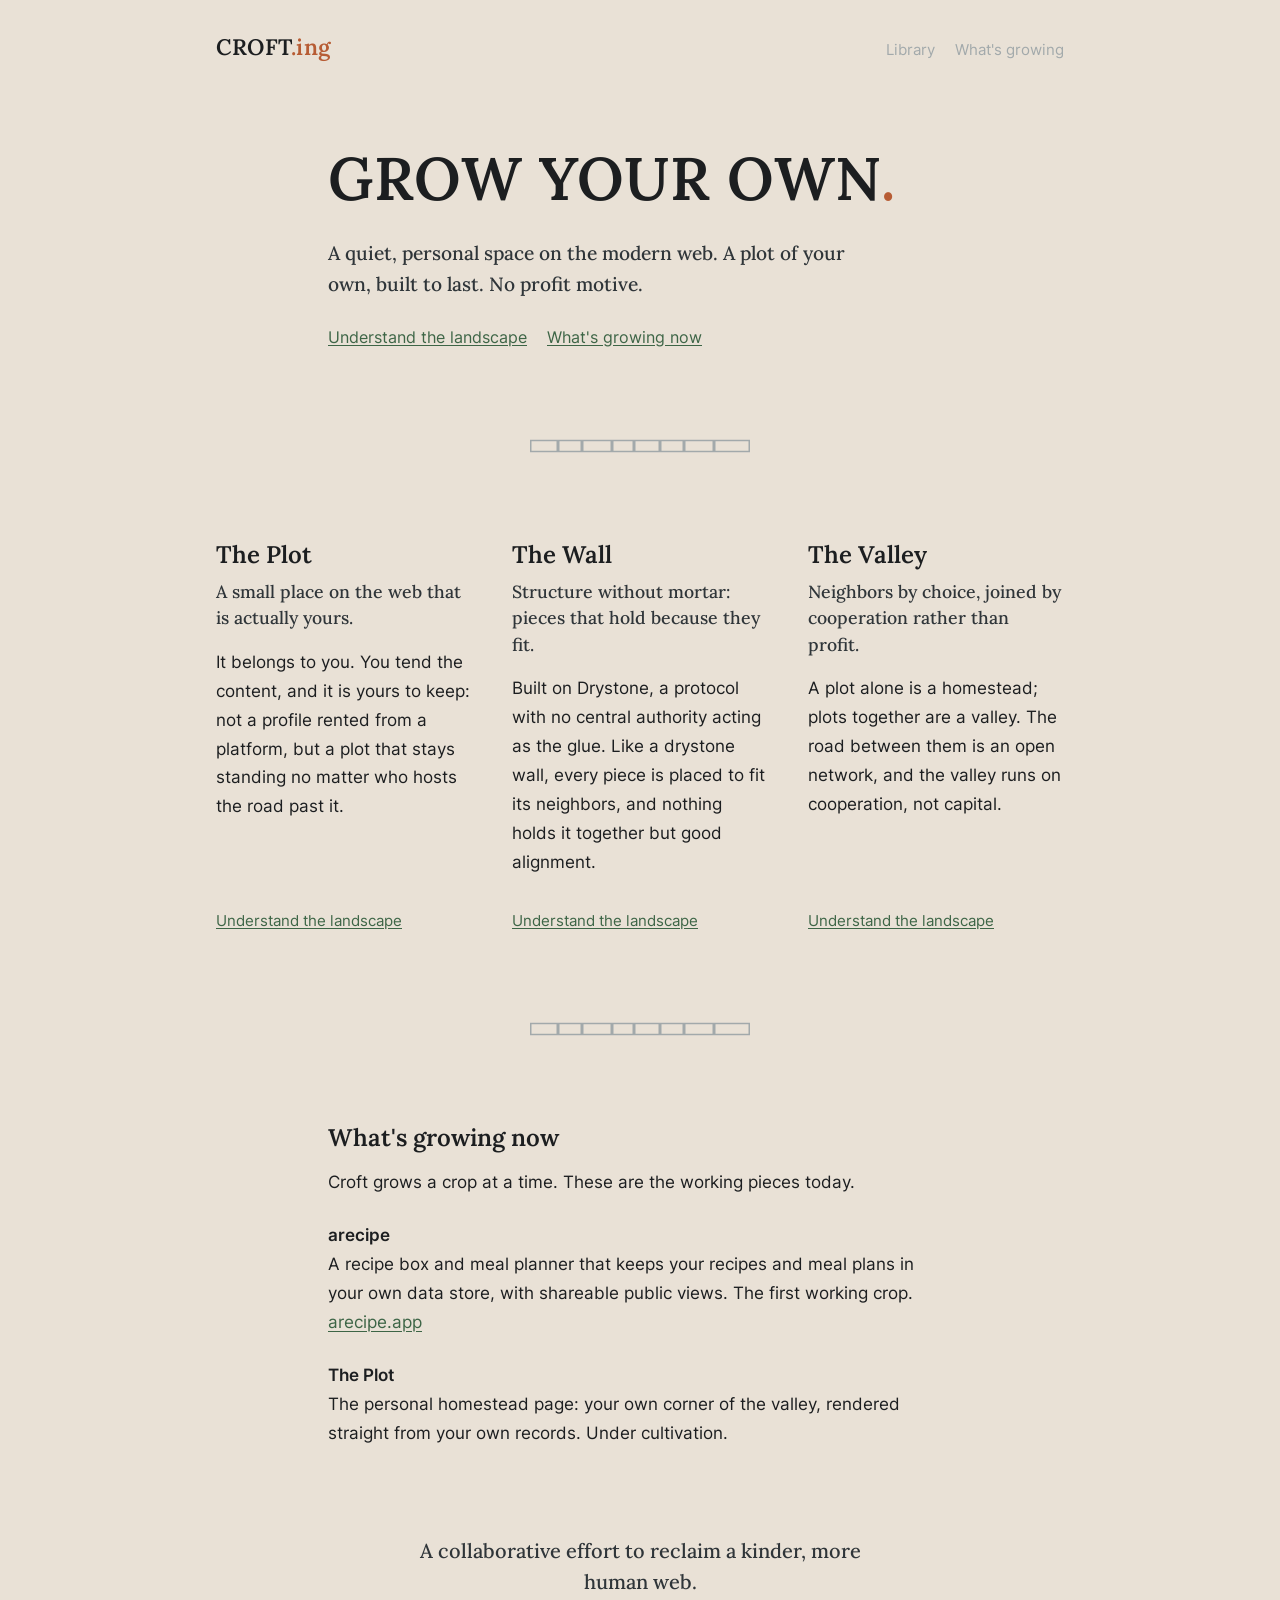
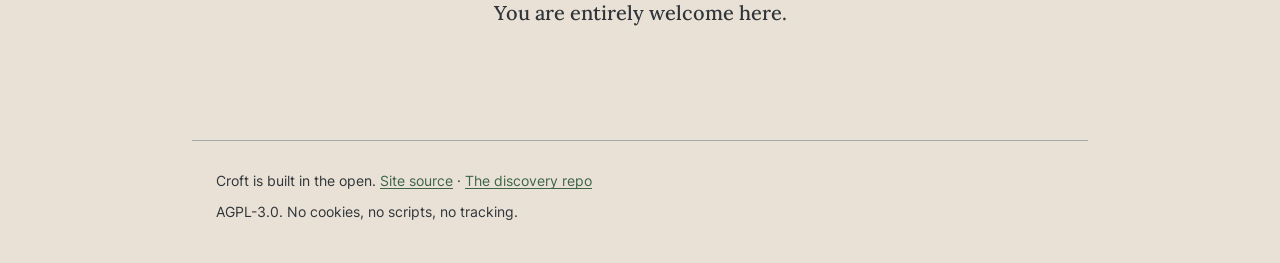
==== index.html @ 5d5212f5 "RUN-01: initial croft.ing landing page Static, dependency-free site: plain HTML + one CSS file, no J" ====
<!DOCTYPE html>
<html lang="en">
<head>
  <meta charset="utf-8">
  <meta name="viewport" content="width=device-width, initial-scale=1">
  <title>croft.ing — Grow your own.</title>
  <meta name="description" content="A quiet, personal space on the modern web. A plot of your own, built to last. No profit motive.">
  <link rel="icon" href="assets/favicon.svg" type="image/svg+xml">
  <link rel="stylesheet" href="styles.css">
</head>
<body>
  <header class="site-header">
    <a class="wordmark" href="/"><span class="wm-croft">CROFT</span><span class="wm-ing">.ing</span></a>
    <nav class="site-nav" aria-label="Primary">
      <a href="library.html">Library</a>
      <a href="index.html#growing">What's growing</a>
    </nav>
  </header>

  <main>
    <section class="section hero wrap">
      <h1>GROW YOUR OWN<span class="accent">.</span></h1>
      <p class="lede">A quiet, personal space on the modern web. A plot of your own, built to last. No profit motive.</p>
      <div class="hero-links">
        <a href="plot.html">Understand the landscape</a>
        <a href="#growing">What's growing now</a>
      </div>
    </section>

    <div class="course" role="separator" aria-hidden="true"></div>

    <section class="section wrap wrap--wide" aria-label="The three pillars">
      <div class="pillars">
        <article class="pillar">
          <h2>The Plot</h2>
          <p class="lede">A small place on the web that is actually yours.</p>
          <p>It belongs to you. You tend the content, and it is yours to keep: not a profile rented from a platform, but a plot that stays standing no matter who hosts the road past it.</p>
          <p class="more"><a href="plot.html">Understand the landscape</a></p>
        </article>

        <article class="pillar">
          <h2>The Wall</h2>
          <p class="lede">Structure without mortar: pieces that hold because they fit.</p>
          <p>Built on Drystone, a protocol with no central authority acting as the glue. Like a drystone wall, every piece is placed to fit its neighbors, and nothing holds it together but good alignment.</p>
          <p class="more"><a href="wall.html">Understand the landscape</a></p>
        </article>

        <article class="pillar">
          <h2>The Valley</h2>
          <p class="lede">Neighbors by choice, joined by cooperation rather than profit.</p>
          <p>A plot alone is a homestead; plots together are a valley. The road between them is an open network, and the valley runs on cooperation, not capital.</p>
          <p class="more"><a href="valley.html">Understand the landscape</a></p>
        </article>
      </div>
    </section>

    <div class="course" role="separator" aria-hidden="true"></div>

    <section class="section wrap" id="growing">
      <h2>What's growing now</h2>
      <p>Croft grows a crop at a time. These are the working pieces today.</p>
      <ul class="growing-list">
        <li>
          <span class="term">arecipe</span>
          <p>A recipe box and meal planner that keeps your recipes and meal plans in your own data store, with shareable public views. The first working crop. <a href="https://arecipe.app">arecipe.app</a></p>
        </li>
        <li>
          <span class="term">The Plot</span>
          <p>The personal homestead page: your own corner of the valley, rendered straight from your own records. Under cultivation.</p>
        </li>
      </ul>
    </section>

    <blockquote class="closing wrap">
      <p>A collaborative effort to reclaim a kinder, more human web.<br>
      You are entirely welcome here.</p>
    </blockquote>
  </main>

  <footer class="site-footer">
    <p>Croft is built in the open. <a href="https://github.com/CroftCommunity/crofting_site">Site source</a> · <a href="https://github.com/CroftCommunity/discovery">The discovery repo</a></p>
    <p>AGPL-3.0. No cookies, no scripts, no tracking.</p>
  </footer>
</body>
</html>
---- styles.css ----
/* croft.ing — plain HTML + one CSS file. No JS, no external requests.
   Type and palette sources of record: the discovery repo's
   beta/socialization/visual-identity-and-the-progressive-depth-website.md */

/* ---- Self-hosted type (subset latin, weights as listed) ---- */
@font-face {
  font-family: "Lora";
  font-style: normal;
  font-weight: 500;
  font-display: swap;
  src: url("assets/fonts/lora-latin-500-normal.woff2") format("woff2");
}
@font-face {
  font-family: "Lora";
  font-style: normal;
  font-weight: 600;
  font-display: swap;
  src: url("assets/fonts/lora-latin-600-normal.woff2") format("woff2");
}
@font-face {
  font-family: "Inter";
  font-style: normal;
  font-weight: 400;
  font-display: swap;
  src: url("assets/fonts/inter-latin-400-normal.woff2") format("woff2");
}
@font-face {
  font-family: "Inter";
  font-style: normal;
  font-weight: 600;
  font-display: swap;
  src: url("assets/fonts/inter-latin-600-normal.woff2") format("woff2");
}

/* ---- The tectonic palette ---- */
:root {
  --schist:   #2F3539;  /* Deep Schist: structure, dark blocks */
  --granite:  #A2A9AB;  /* Light Granite: rules, subtle text */
  --ruddy:    #B75C34;  /* Ruddy Orange: primary action, heading accents */
  --moss:     #3D6546;  /* Dark Moss: links, growth, active states */
  --ink:      #1C1E20;  /* Iron Ore Black: primary text */
  --canvas:   #E9E1D6;  /* Oatmeal Canvas: page background */

  --serif: "Lora", Georgia, "Times New Roman", serif;
  --sans:  "Inter", system-ui, -apple-system, "Segoe UI", sans-serif;

  --measure: 42rem;
  --measure-wide: 56rem;
  --section-gap: clamp(3rem, 8vw, 5.5rem);
}

/* ---- Base ---- */
*,
*::before,
*::after { box-sizing: border-box; }

html { -webkit-text-size-adjust: 100%; }

body {
  margin: 0;
  background: var(--canvas);
  color: var(--ink);
  font-family: var(--sans);
  font-size: 1.0625rem;
  line-height: 1.7;
  font-weight: 400;
  text-rendering: optimizeLegibility;
  -webkit-font-smoothing: antialiased;
}

/* Centered single column */
.wrap {
  width: 100%;
  max-width: var(--measure);
  margin-inline: auto;
  padding-inline: 1.5rem;
}
.wrap--wide { max-width: var(--measure-wide); }

p { margin: 0 0 1.2rem; }
p:last-child { margin-bottom: 0; }

/* ---- Headings ---- */
h1, h2, h3 {
  font-family: var(--serif);
  color: var(--ink);
  line-height: 1.2;
  font-weight: 600;
  margin: 0 0 1rem;
}
h1 {
  font-weight: 600;
  font-size: clamp(2.5rem, 8vw, 3.75rem);
  letter-spacing: 0.01em;
  margin-bottom: 1.5rem;
}
h2 {
  font-size: 1.5rem;
  font-weight: 600;
}
h3 {
  font-size: 1.2rem;
  font-weight: 500;
}
.accent { color: var(--ruddy); }

/* ---- Links ---- */
a {
  color: var(--moss);
  text-decoration: underline;
  text-underline-offset: 0.15em;
  transition: color 0.15s ease;
}
a:hover,
a:focus { color: #2c4a33; } /* deepened moss */

/* ---- The one button style ---- */
.button {
  display: inline-block;
  background: var(--ruddy);
  color: var(--canvas);
  font-family: var(--sans);
  font-weight: 600;
  text-decoration: none;
  padding: 0.55rem 1.1rem;
  border: none;
  border-radius: 3px;
  box-shadow: none;
  background-image: none;
}
.button:hover,
.button:focus { color: var(--canvas); background: #a4502d; }

/* ---- Header ---- */
.site-header {
  display: flex;
  flex-wrap: wrap;
  align-items: baseline;
  justify-content: space-between;
  gap: 1rem;
  width: 100%;
  max-width: var(--measure-wide);
  margin-inline: auto;
  padding: 1.75rem 1.5rem 1.25rem;
}
.wordmark {
  font-family: var(--serif);
  font-weight: 600;
  font-size: 1.4rem;
  text-decoration: none;
  letter-spacing: 0.01em;
}
.wordmark:hover,
.wordmark:focus { color: inherit; }
.wm-croft { color: var(--ink); }
.wm-ing { color: var(--ruddy); }

.site-nav {
  display: flex;
  gap: 1.25rem;
  font-size: 0.95rem;
}
.site-nav a {
  color: var(--granite);
  text-decoration: none;
}
.site-nav a:hover,
.site-nav a:focus {
  color: var(--moss);
  text-decoration: underline;
  text-underline-offset: 0.15em;
}

/* ---- Main / sections ---- */
main { padding-block: 1.5rem 4rem; }

.section { margin-block: var(--section-gap); }
.section:first-of-type { margin-top: 2rem; }

/* ---- Drystone course divider (defined once, reused) ---- */
.course {
  height: 14px;
  margin: var(--section-gap) auto;
  background-repeat: no-repeat;
  background-position: center;
  background-image: url("data:image/svg+xml,%3Csvg xmlns='http://www.w3.org/2000/svg' width='220' height='14' viewBox='0 0 220 14' fill='none' stroke='%23A2A9AB' stroke-width='1.5'%3E%3Crect x='0.75' y='1.5' width='26.5' height='11'/%3E%3Crect x='28.75' y='1.5' width='22.5' height='11'/%3E%3Crect x='52.75' y='1.5' width='28.5' height='11'/%3E%3Crect x='82.75' y='1.5' width='20.5' height='11'/%3E%3Crect x='104.75' y='1.5' width='24.5' height='11'/%3E%3Crect x='130.75' y='1.5' width='22.5' height='11'/%3E%3Crect x='154.75' y='1.5' width='28.5' height='11'/%3E%3Crect x='184.75' y='1.5' width='34.5' height='11'/%3E%3C/svg%3E");
}

/* ---- Hero ---- */
.hero .lede {
  font-size: 1.2rem;
  line-height: 1.6;
  max-width: 34rem;
}
.hero-links {
  margin-top: 1.5rem;
  display: flex;
  flex-wrap: wrap;
  gap: 1.25rem;
  font-size: 1rem;
}

/* ---- Lede (Signpost lines) ---- */
.lede {
  font-family: var(--serif);
  font-weight: 500;
  font-size: 1.25rem;
  line-height: 1.5;
  color: var(--schist);
  margin: 0 0 1rem;
}

/* ---- Pillar cards (landing) ---- */
.pillars {
  display: grid;
  grid-template-columns: 1fr;
  gap: 2rem;
}
.pillar {
  display: flex;
  flex-direction: column;
}
.pillar h2 { margin-bottom: 0.6rem; }
.pillar .lede { font-size: 1.1rem; }
.pillar .more { margin-top: auto; padding-top: 0.75rem; font-size: 0.95rem; }

@media (min-width: 48rem) {
  .pillars {
    grid-template-columns: repeat(3, 1fr);
    gap: 2.5rem;
  }
}

/* ---- Growing list ---- */
.growing-list {
  list-style: none;
  margin: 1.5rem 0 0;
  padding: 0;
}
.growing-list > li { margin-bottom: 1.5rem; }
.growing-list .term {
  font-weight: 600;
  color: var(--ink);
}

/* ---- Closing blockquote ---- */
.closing {
  text-align: center;
  font-family: var(--serif);
  font-weight: 500;
  font-size: 1.25rem;
  line-height: 1.55;
  color: var(--schist);
  border: none;
  margin: var(--section-gap) auto 0;
  max-width: 32rem;
}
.closing p { margin: 0; }

/* ---- Pillar / depth-tier pages ---- */
.tier { margin-block: var(--section-gap); }
.tier-label {
  display: block;
  font-family: var(--sans);
  font-size: 0.75rem;
  font-weight: 600;
  letter-spacing: 0.12em;
  text-transform: uppercase;
  font-variant: small-caps;
  color: var(--granite);
  margin: 0 0 0.9rem;
}
.tier .surface,
.tier .soil { font-size: 1.0625rem; }
.bedrock-links {
  list-style: none;
  margin: 1rem 0 0;
  padding: 0;
}
.bedrock-links > li { margin-bottom: 0.5rem; }

/* ---- Plain link lists (library) ---- */
.link-list {
  list-style: none;
  margin: 1.5rem 0 0;
  padding: 0;
}
.link-list > li { margin-bottom: 0.9rem; }
.link-list .term { font-weight: 600; }

/* ---- Footer ---- */
.site-footer {
  border-top: 1px solid var(--granite);
  margin-top: 3rem;
  padding: 1.75rem 1.5rem 2.5rem;
  font-size: 0.875rem;
  color: var(--schist);
  max-width: var(--measure-wide);
  margin-inline: auto;
}
.site-footer p { margin: 0 0 0.4rem; }
.site-footer p:last-child { margin-bottom: 0; }

/* ---- Reduced motion: drop the only transition we use ---- */
@media (prefers-reduced-motion: reduce) {
  a { transition: none; }
}
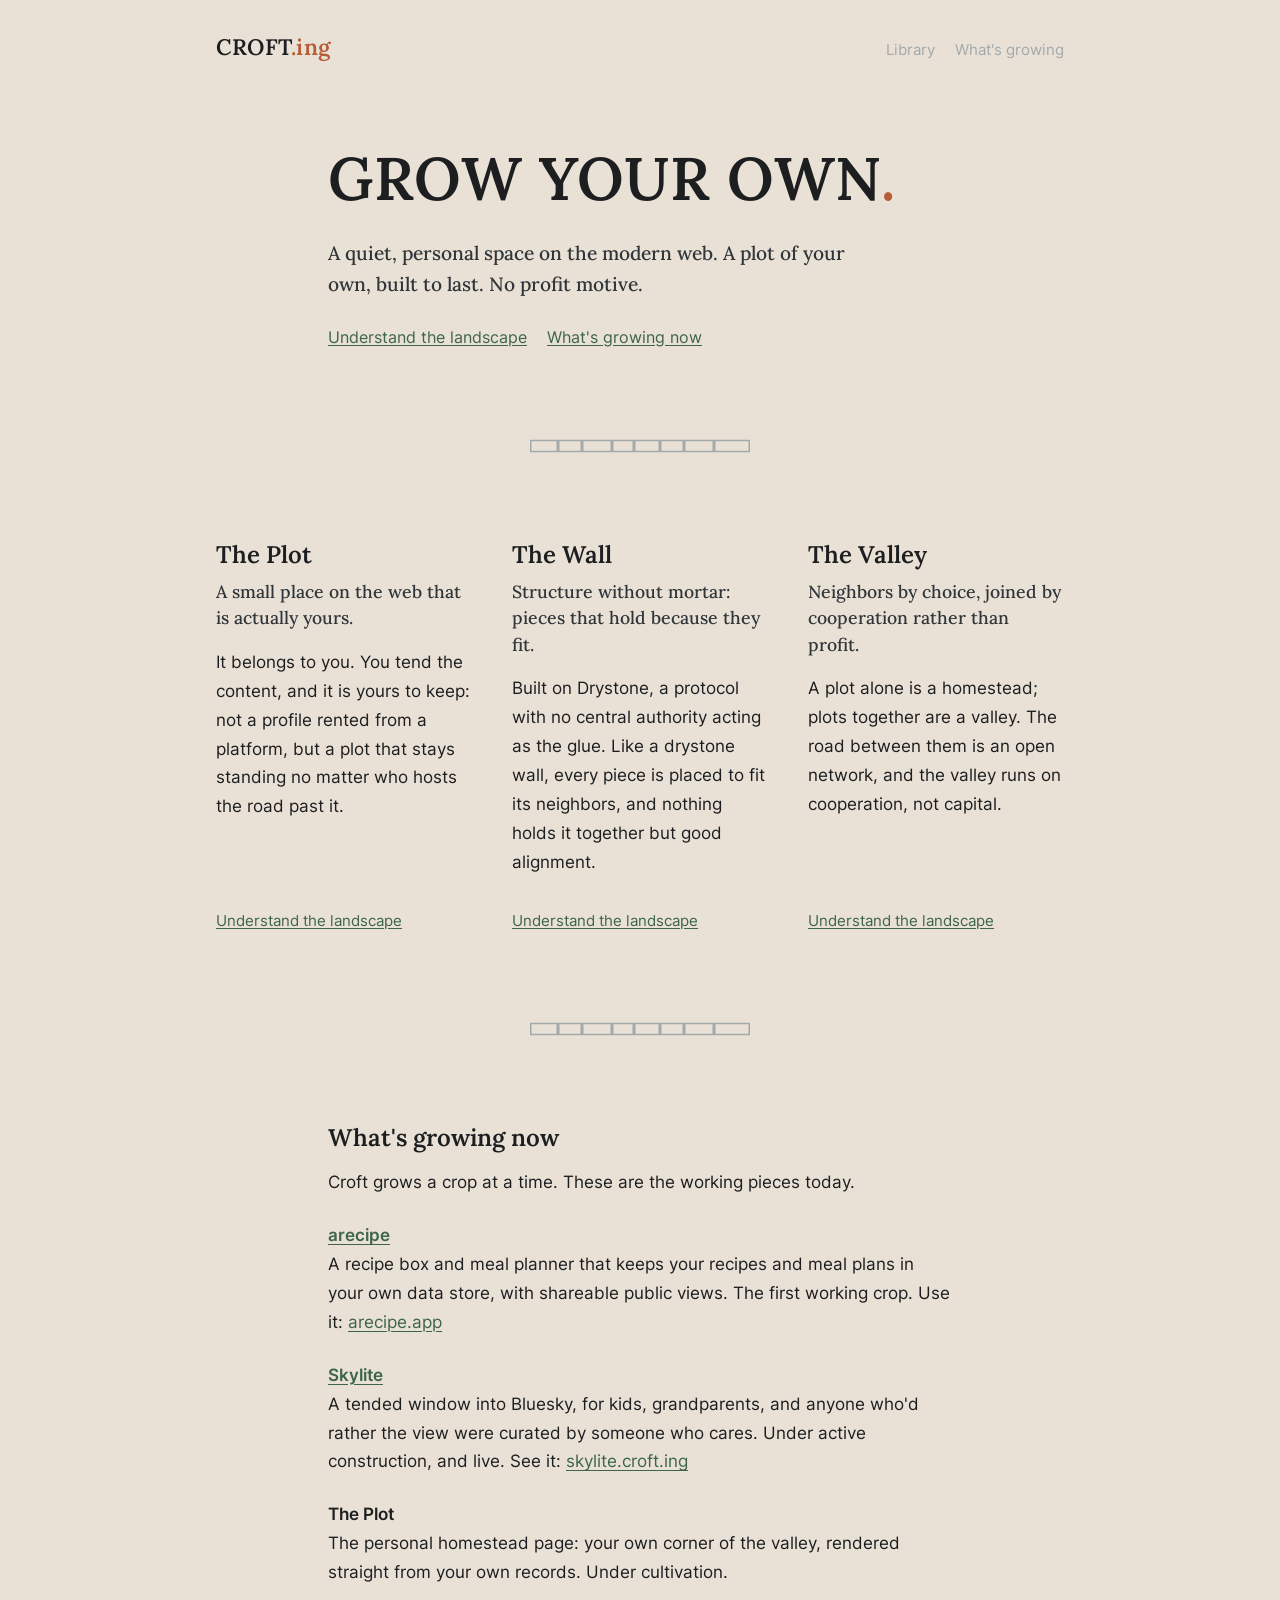
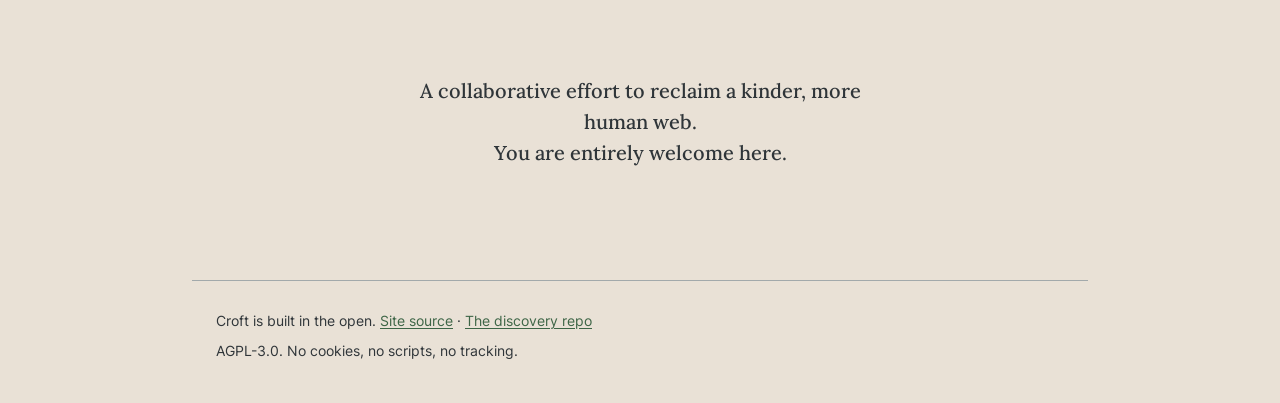
==== commit 628f6c9c: "RUN-02: arecipe and Skylite guide pages + site checks harness Add depth-tiered guide pages for the t" ====
--- a/index.html
+++ b/index.html
@@ -61,8 +61,12 @@
       <p>Croft grows a crop at a time. These are the working pieces today.</p>
       <ul class="growing-list">
         <li>
-          <span class="term">arecipe</span>
-          <p>A recipe box and meal planner that keeps your recipes and meal plans in your own data store, with shareable public views. The first working crop. <a href="https://arecipe.app">arecipe.app</a></p>
+          <span class="term"><a href="/arecipe/">arecipe</a></span>
+          <p>A recipe box and meal planner that keeps your recipes and meal plans in your own data store, with shareable public views. The first working crop. Use it: <a href="https://arecipe.app">arecipe.app</a></p>
+        </li>
+        <li>
+          <span class="term"><a href="/skylite/">Skylite</a></span>
+          <p>A tended window into Bluesky, for kids, grandparents, and anyone who'd rather the view were curated by someone who cares. Under active construction, and live. See it: <a href="https://skylite.croft.ing">skylite.croft.ing</a></p>
         </li>
         <li>
           <span class="term">The Plot</span>
--- a/styles.css
+++ b/styles.css
@@ -278,6 +278,16 @@
   padding: 0;
 }
 .bedrock-links > li { margin-bottom: 0.5rem; }
+.bedrock-links a { overflow-wrap: anywhere; }
+
+/* ---- Colophon (guide-page footnote line) ---- */
+.colophon {
+  text-align: right;
+  font-style: italic;
+  font-size: 0.85rem;
+  color: var(--granite);
+  margin-top: var(--section-gap);
+}
 
 /* ---- Plain link lists (library) ---- */
 .link-list {
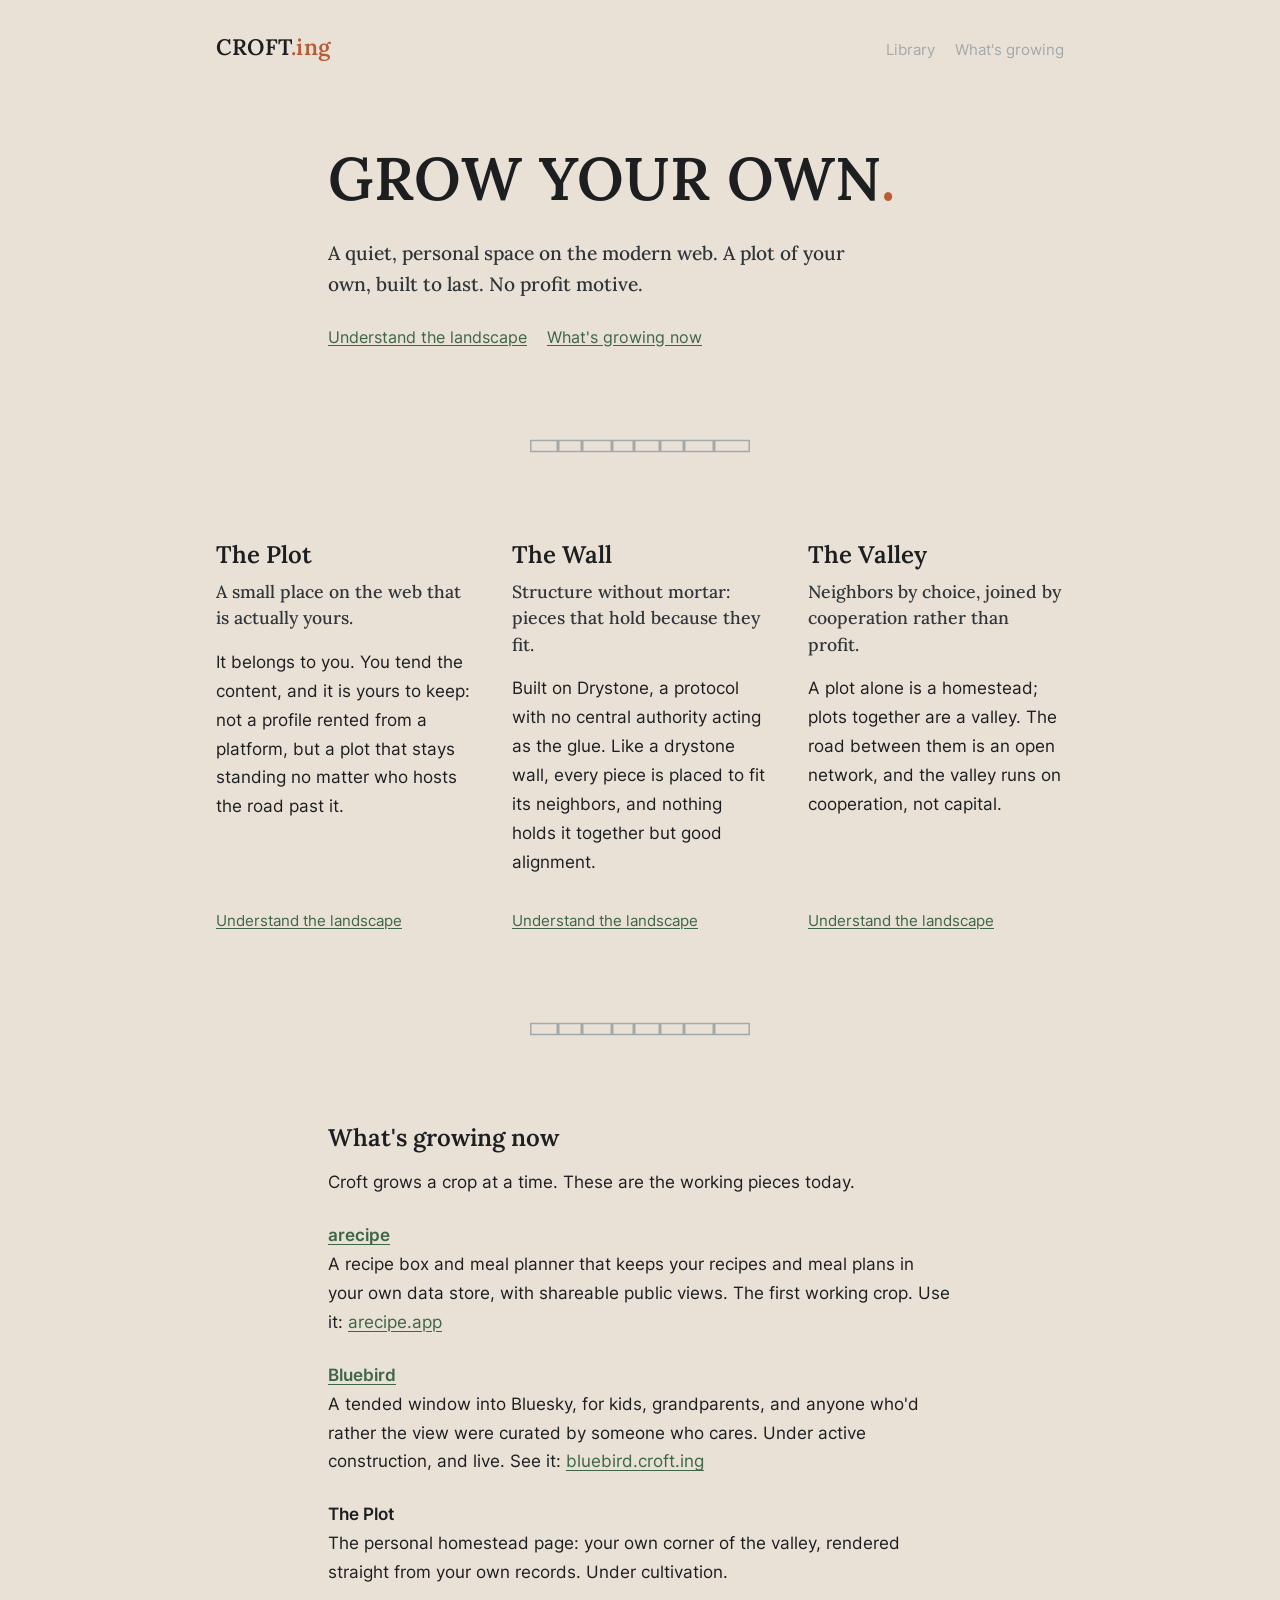
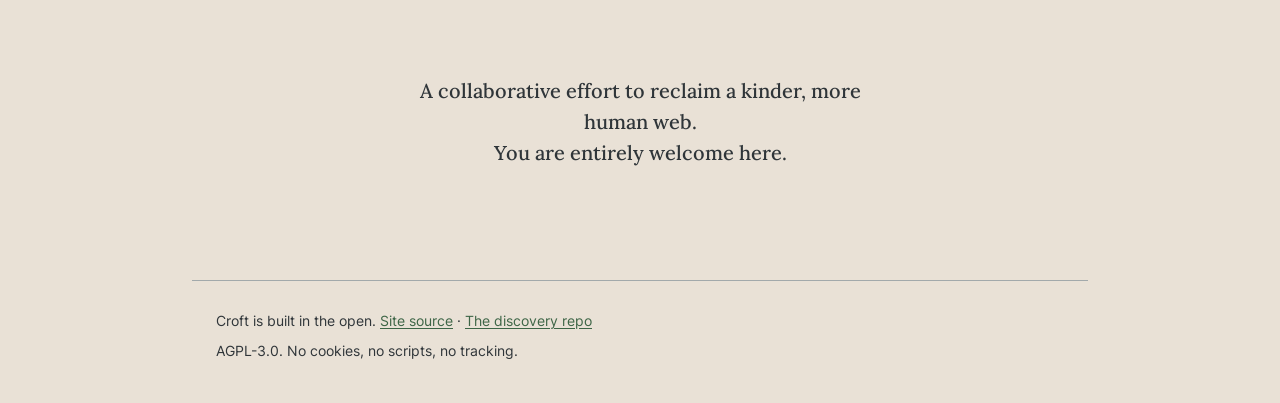
==== commit 114e41b5: "docs: Skylite links point at Bluebird; README lists the real allowlist and terms pages Skylite was r" ====
--- a/index.html
+++ b/index.html
@@ -65,8 +65,8 @@
           <p>A recipe box and meal planner that keeps your recipes and meal plans in your own data store, with shareable public views. The first working crop. Use it: <a href="https://arecipe.app">arecipe.app</a></p>
         </li>
         <li>
-          <span class="term"><a href="/skylite/">Skylite</a></span>
-          <p>A tended window into Bluesky, for kids, grandparents, and anyone who'd rather the view were curated by someone who cares. Under active construction, and live. See it: <a href="https://skylite.croft.ing">skylite.croft.ing</a></p>
+          <span class="term"><a href="/skylite/">Bluebird</a></span>
+          <p>A tended window into Bluesky, for kids, grandparents, and anyone who'd rather the view were curated by someone who cares. Under active construction, and live. See it: <a href="https://bluebird.croft.ing">bluebird.croft.ing</a></p>
         </li>
         <li>
           <span class="term">The Plot</span>
